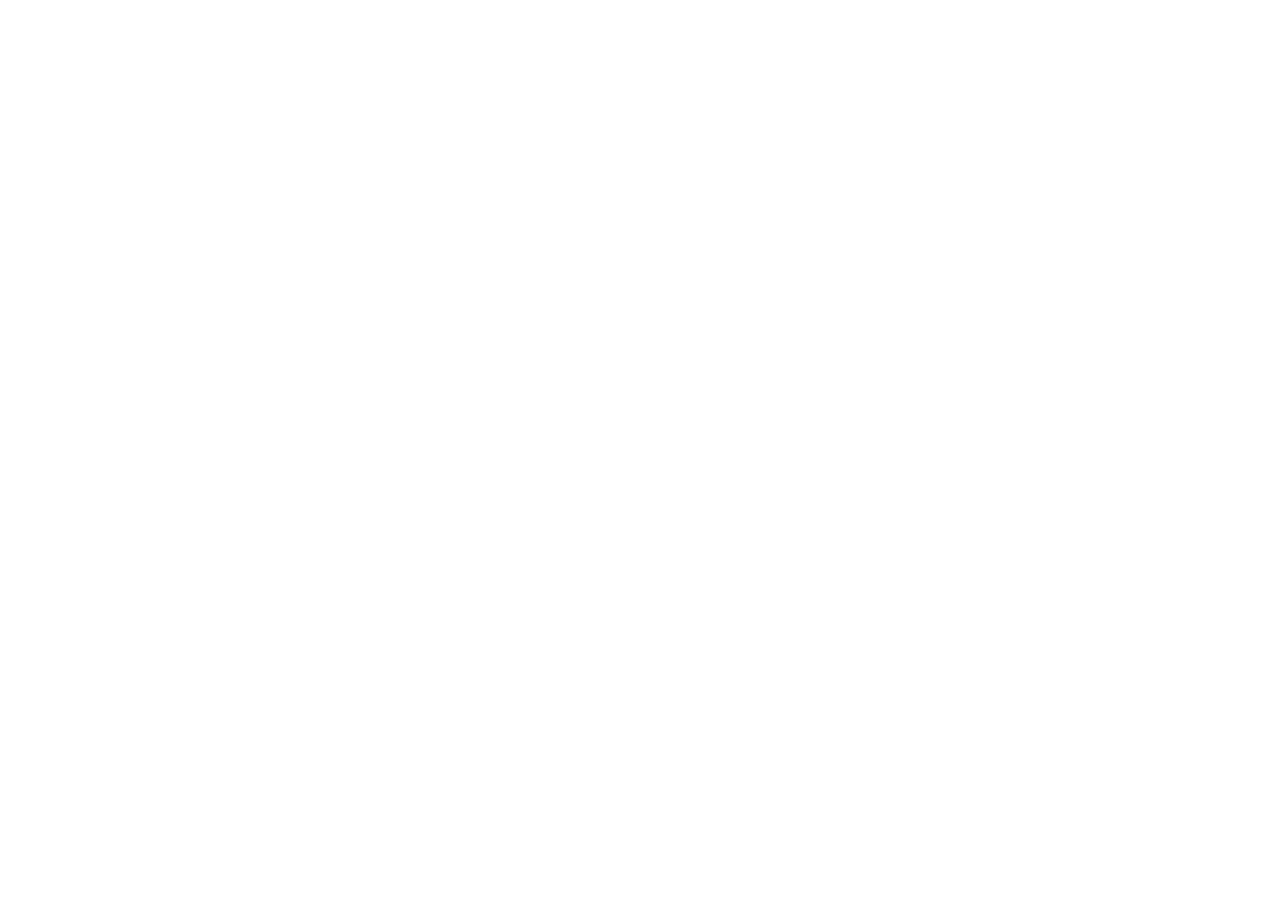
==== index.html @ 8c4f387f "Add files via upload" ====
<!doctype html><html><head><meta charset=utf8><meta name=viewport content="width=device-width,initial-scale=1,viewport-fit=cover"><style>:root{color-scheme:light;box-sizing:border-box;padding-top:env(safe-area-inset-top,0px);padding-bottom:env(safe-area-inset-bottom,0px)}html{scroll-padding-top:env(safe-area-inset-top,0px)}body{margin:0;padding:0;font:14px -apple-system,BlinkMacSystemFont,sans-serif;background:#fff;color:#000}img{max-width:100%}[hidden]:not([hidden=until-found i]){display:none!important}</style></head><body>
<title>EcoLoop · Pickups et véhicules</title>
<meta name="claude:viewport-fit-sides" content="cover">
<link rel="preconnect" href="https://fonts.googleapis.com">
<link rel="preconnect" href="https://fonts.gstatic.com" crossorigin>
<link rel="stylesheet" href="https://fonts.googleapis.com/css2?family=Inter:wght@400;500;600&family=Poppins:wght@500;600;700&display=swap">
<link rel="stylesheet" href="css/style.css">
<div id="root"></div>
<script src="https://cdnjs.cloudflare.com/ajax/libs/react/18.3.1/umd/react.production.min.js"></script>
<script src="https://cdnjs.cloudflare.com/ajax/libs/react-dom/18.3.1/umd/react-dom.production.min.js"></script>
<script src="js/app.js"></script>
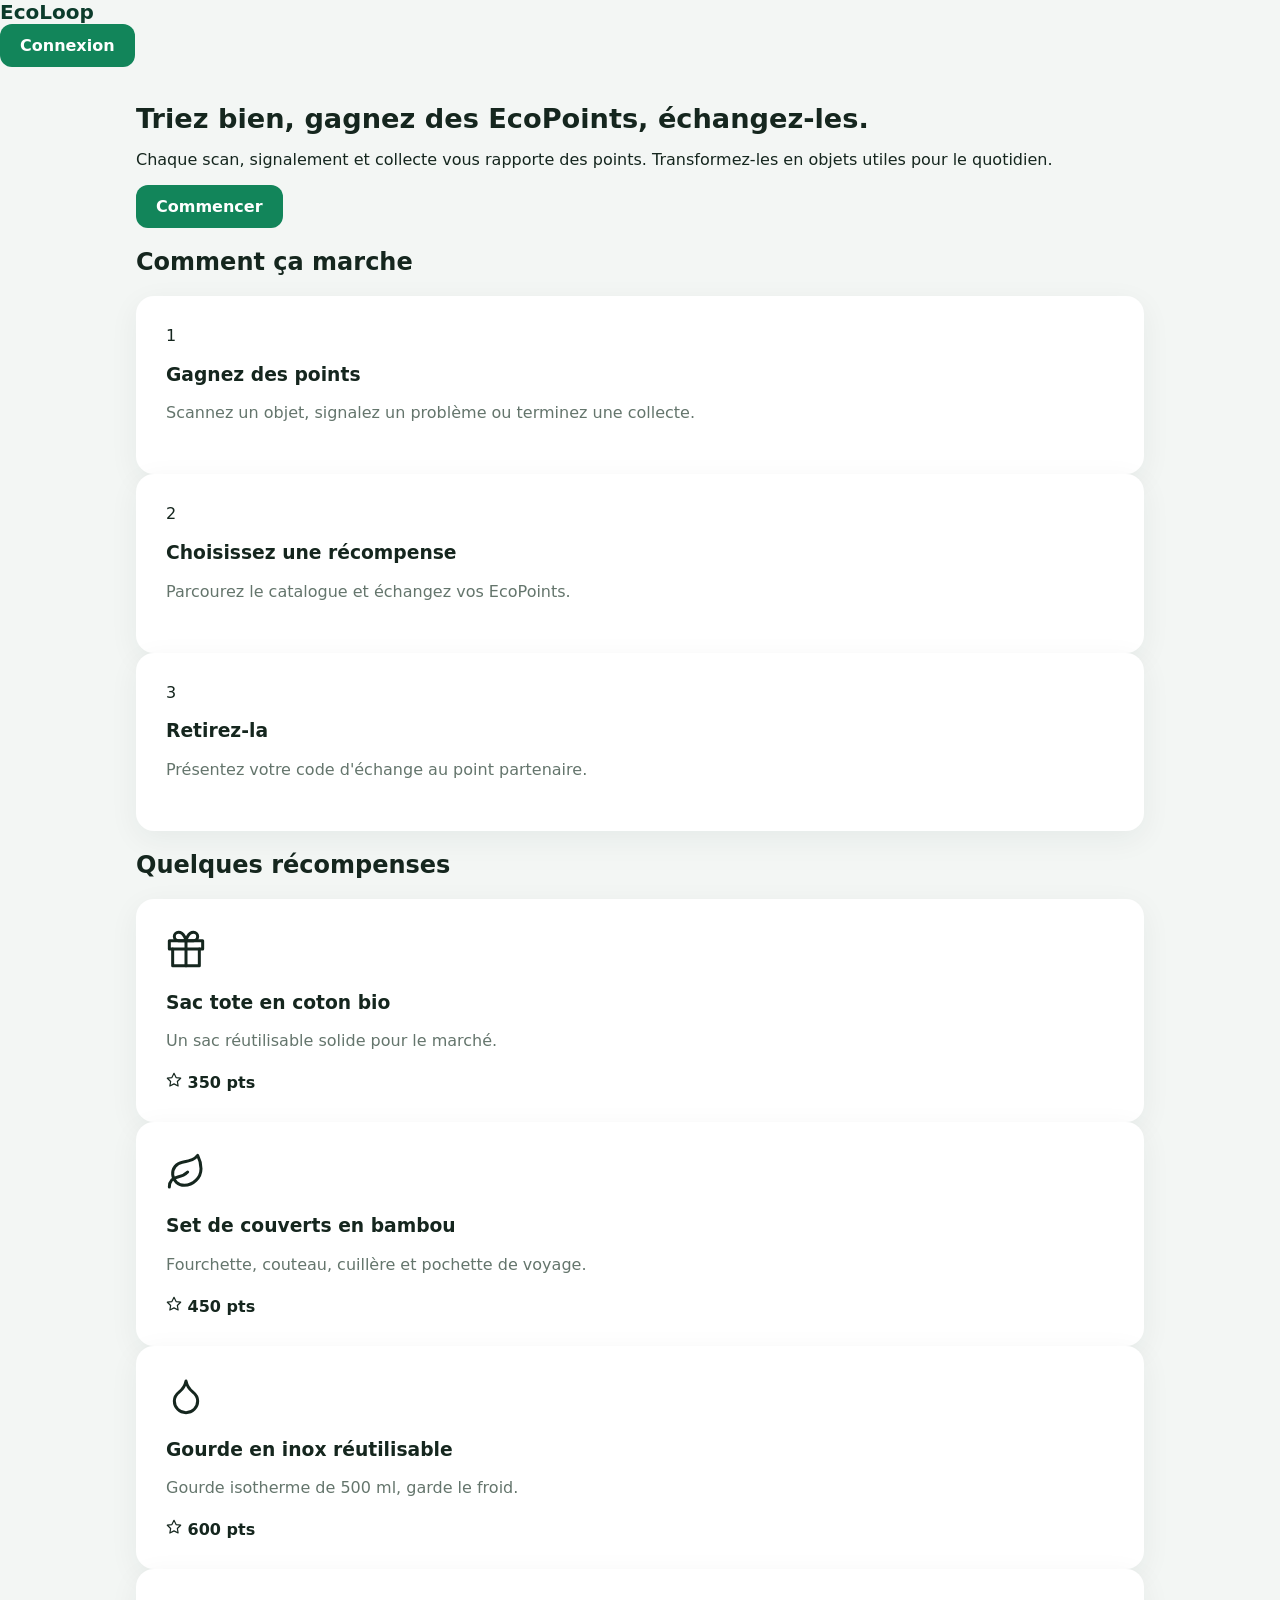
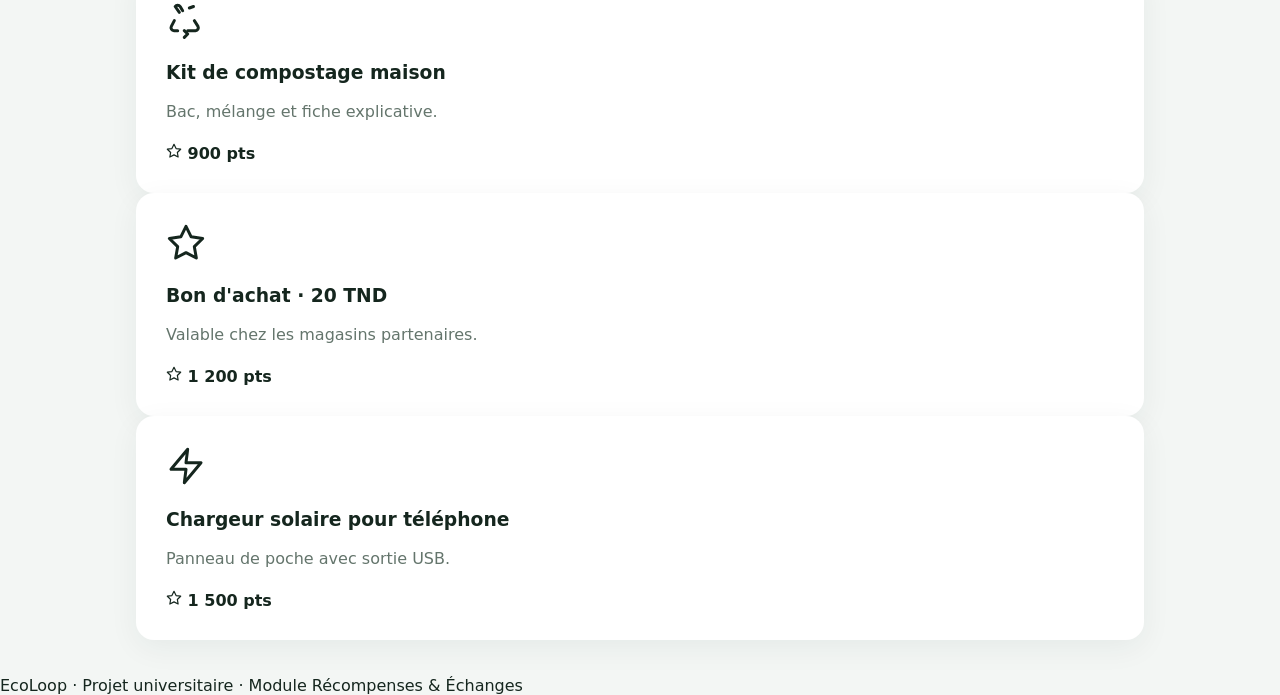
==== commit 64cf1e88: "Add files via upload" ====
--- a/index.html
+++ b/index.html
@@ -1,11 +1,16 @@
-<!doctype html><html><head><meta charset=utf8><meta name=viewport content="width=device-width,initial-scale=1,viewport-fit=cover"><style>:root{color-scheme:light;box-sizing:border-box;padding-top:env(safe-area-inset-top,0px);padding-bottom:env(safe-area-inset-bottom,0px)}html{scroll-padding-top:env(safe-area-inset-top,0px)}body{margin:0;padding:0;font:14px -apple-system,BlinkMacSystemFont,sans-serif;background:#fff;color:#000}img{max-width:100%}[hidden]:not([hidden=until-found i]){display:none!important}</style></head><body>
-<title>EcoLoop · Pickups et véhicules</title>
-<meta name="claude:viewport-fit-sides" content="cover">
-<link rel="preconnect" href="https://fonts.googleapis.com">
-<link rel="preconnect" href="https://fonts.gstatic.com" crossorigin>
+<!doctype html>
+<html lang="fr"><head><meta charset="utf-8"><meta name="viewport" content="width=device-width, initial-scale=1">
+<title>Récompenses · EcoLoop</title>
 <link rel="stylesheet" href="https://fonts.googleapis.com/css2?family=Inter:wght@400;500;600&family=Poppins:wght@500;600;700&display=swap">
-<link rel="stylesheet" href="css/style.css">
-<div id="root"></div>
-<script src="https://cdnjs.cloudflare.com/ajax/libs/react/18.3.1/umd/react.production.min.js"></script>
-<script src="https://cdnjs.cloudflare.com/ajax/libs/react-dom/18.3.1/umd/react-dom.production.min.js"></script>
-<script src="js/app.js"></script>
+<link rel="stylesheet" href="../assets/css/style.css"></head>
+<body>
+<header class="pub-top"><a class="logo" href="index.html"><span class="logo-word">Eco<span>Loop</span></span></a><a class="btn btn-primary btn-sm" href="../login.html">Connexion</a></header>
+<main class="pub-wrap">
+<section class="hero"><h1>Triez bien, gagnez des EcoPoints, échangez-les.</h1><p>Chaque scan, signalement et collecte vous rapporte des points. Transformez-les en objets utiles pour le quotidien.</p><a class="btn btn-lime" href="../login.html">Commencer</a></section>
+<h2 class="sec-h-s">Comment ça marche</h2>
+<div class="steps">
+<div class="card step"><div class="num">1</div><h3>Gagnez des points</h3><p class="muted sm">Scannez un objet, signalez un problème ou terminez une collecte.</p></div>
+<div class="card step"><div class="num">2</div><h3>Choisissez une récompense</h3><p class="muted sm">Parcourez le catalogue et échangez vos EcoPoints.</p></div>
+<div class="card step"><div class="num">3</div><h3>Retirez-la</h3><p class="muted sm">Présentez votre code d'échange au point partenaire.</p></div></div>
+<h2 class="sec-h-s gap-top">Quelques récompenses</h2><div class="grid g3"><article class="card reward"><div class="r-art hue-a md"><svg width="40" height="40" viewBox="0 0 24 24" fill="none" stroke="currentColor" stroke-width="1.8" stroke-linecap="round" stroke-linejoin="round" aria-hidden="true"><path d="M20 12v10H4V12"/><path d="M2 7h20v5H2z"/><path d="M12 22V7"/><path d="M12 7H7.5a2.5 2.5 0 0 1 0-5C11 2 12 7 12 7z"/><path d="M12 7h4.5a2.5 2.5 0 0 0 0-5C13 2 12 7 12 7z"/></svg></div><h3>Sac tote en coton bio</h3><p class="muted sm">Un sac réutilisable solide pour le marché.</p><div class="reward-f"><b><svg width="16" height="16" viewBox="0 0 24 24" fill="none" stroke="currentColor" stroke-width="1.8" stroke-linecap="round" stroke-linejoin="round" aria-hidden="true"><path d="m12 2 3.1 6.3 6.9 1-5 4.9 1.2 6.8L12 17.8 5.8 21l1.2-6.8-5-4.9 6.9-1z"/></svg> 350 pts</b></div></article><article class="card reward"><div class="r-art hue-b md"><svg width="40" height="40" viewBox="0 0 24 24" fill="none" stroke="currentColor" stroke-width="1.8" stroke-linecap="round" stroke-linejoin="round" aria-hidden="true"><path d="M11 20A7 7 0 0 1 9.8 6.1C15.5 5 17 4.48 19 2c1 2 2 4.18 2 8 0 5.5-4.78 10-10 10Z"/><path d="M2 21c0-3 1.85-5.36 5.08-6C9.5 14.52 12 13 13 12"/></svg></div><h3>Set de couverts en bambou</h3><p class="muted sm">Fourchette, couteau, cuillère et pochette de voyage.</p><div class="reward-f"><b><svg width="16" height="16" viewBox="0 0 24 24" fill="none" stroke="currentColor" stroke-width="1.8" stroke-linecap="round" stroke-linejoin="round" aria-hidden="true"><path d="m12 2 3.1 6.3 6.9 1-5 4.9 1.2 6.8L12 17.8 5.8 21l1.2-6.8-5-4.9 6.9-1z"/></svg> 450 pts</b></div></article><article class="card reward"><div class="r-art hue-c md"><svg width="40" height="40" viewBox="0 0 24 24" fill="none" stroke="currentColor" stroke-width="1.8" stroke-linecap="round" stroke-linejoin="round" aria-hidden="true"><path d="M12 22a7 7 0 0 0 7-7c0-2-1-3.9-3-5.5s-3.5-4-4-6.5c-.5 2.5-2 4.9-4 6.5C6 11.1 5 13 5 15a7 7 0 0 0 7 7z"/></svg></div><h3>Gourde en inox réutilisable</h3><p class="muted sm">Gourde isotherme de 500 ml, garde le froid.</p><div class="reward-f"><b><svg width="16" height="16" viewBox="0 0 24 24" fill="none" stroke="currentColor" stroke-width="1.8" stroke-linecap="round" stroke-linejoin="round" aria-hidden="true"><path d="m12 2 3.1 6.3 6.9 1-5 4.9 1.2 6.8L12 17.8 5.8 21l1.2-6.8-5-4.9 6.9-1z"/></svg> 600 pts</b></div></article><article class="card reward"><div class="r-art hue-a md"><svg width="40" height="40" viewBox="0 0 24 24" fill="none" stroke="currentColor" stroke-width="1.8" stroke-linecap="round" stroke-linejoin="round" aria-hidden="true"><path d="M7 19H4.8a1.8 1.8 0 0 1-1.6-2.6L5 13"/><path d="m11 19 2 2-2 2"/><path d="M8 8 5.5 4.5a1.8 1.8 0 0 1 3 0L10 7"/><path d="M14 5.4l2.5-.9"/><path d="M17 13l2.2 3.4a1.8 1.8 0 0 1-1.5 2.6H13"/></svg></div><h3>Kit de compostage maison</h3><p class="muted sm">Bac, mélange et fiche explicative.</p><div class="reward-f"><b><svg width="16" height="16" viewBox="0 0 24 24" fill="none" stroke="currentColor" stroke-width="1.8" stroke-linecap="round" stroke-linejoin="round" aria-hidden="true"><path d="m12 2 3.1 6.3 6.9 1-5 4.9 1.2 6.8L12 17.8 5.8 21l1.2-6.8-5-4.9 6.9-1z"/></svg> 900 pts</b></div></article><article class="card reward"><div class="r-art hue-b md"><svg width="40" height="40" viewBox="0 0 24 24" fill="none" stroke="currentColor" stroke-width="1.8" stroke-linecap="round" stroke-linejoin="round" aria-hidden="true"><path d="m12 2 3.1 6.3 6.9 1-5 4.9 1.2 6.8L12 17.8 5.8 21l1.2-6.8-5-4.9 6.9-1z"/></svg></div><h3>Bon d'achat · 20 TND</h3><p class="muted sm">Valable chez les magasins partenaires.</p><div class="reward-f"><b><svg width="16" height="16" viewBox="0 0 24 24" fill="none" stroke="currentColor" stroke-width="1.8" stroke-linecap="round" stroke-linejoin="round" aria-hidden="true"><path d="m12 2 3.1 6.3 6.9 1-5 4.9 1.2 6.8L12 17.8 5.8 21l1.2-6.8-5-4.9 6.9-1z"/></svg> 1 200 pts</b></div></article><article class="card reward"><div class="r-art hue-c md"><svg width="40" height="40" viewBox="0 0 24 24" fill="none" stroke="currentColor" stroke-width="1.8" stroke-linecap="round" stroke-linejoin="round" aria-hidden="true"><path d="M13 2 3 14h9l-1 8 10-12h-9l1-8z"/></svg></div><h3>Chargeur solaire pour téléphone</h3><p class="muted sm">Panneau de poche avec sortie USB.</p><div class="reward-f"><b><svg width="16" height="16" viewBox="0 0 24 24" fill="none" stroke="currentColor" stroke-width="1.8" stroke-linecap="round" stroke-linejoin="round" aria-hidden="true"><path d="m12 2 3.1 6.3 6.9 1-5 4.9 1.2 6.8L12 17.8 5.8 21l1.2-6.8-5-4.9 6.9-1z"/></svg> 1 500 pts</b></div></article></div>
+</main><footer class="pub-foot">EcoLoop · Projet universitaire · Module Récompenses &amp; Échanges</footer></body></html>
--- a/assets/css/style.css
+++ b/assets/css/style.css
@@ -0,0 +1,128 @@
+/* EcoLoop : style simple, sans framework */
+:root {
+    --green: #12855a;
+    --green-dark: #0c3b2b;
+    --lime: #c8f169;
+    --bg: #f3f6f4;
+    --text: #15261e;
+    --muted: #64756c;
+    --line: #e1e8e4;
+    --red: #d64541;
+}
+
+* { box-sizing: border-box; }
+[hidden] { display: none !important; }
+body { margin: 0; font-family: "Segoe UI", system-ui, -apple-system, sans-serif; background: var(--bg); color: var(--text); }
+a { color: var(--green); font-weight: 600; text-decoration: none; }
+a:hover { text-decoration: underline; }
+h1 { margin: 0 0 6px; font-size: 1.7rem; }
+.muted { color: var(--muted); margin: 0 0 22px; }
+
+/* Barre du haut */
+.nav { display: flex; align-items: center; justify-content: space-between; padding: 14px 28px; background: #fff; border-bottom: 1px solid var(--line); }
+.logo { display: flex; align-items: center; gap: 10px; color: var(--green-dark); font-size: 1.25rem; font-weight: 800; }
+.logo-mark { display: grid; place-items: center; width: 34px; height: 34px; border-radius: 10px; background: var(--green); color: var(--lime); }
+.nav nav { display: flex; flex-wrap: wrap; justify-content: flex-end; align-items: center; gap: 4px; }
+.nav nav a, .nav .link { padding: 8px 14px; border-radius: 999px; color: var(--text); font-weight: 600; }
+.nav nav a:hover { background: var(--bg); text-decoration: none; }
+.nav nav a.btn { color: #fff; background: var(--green); }
+.me { display: flex; align-items: center; gap: 8px; padding-left: 8px; }
+
+main { max-width: 1040px; margin: 36px auto; padding: 0 16px; }
+
+/* Pages connexion / inscription : panneau vert + formulaire */
+.auth { display: grid; grid-template-columns: 1fr 1fr; max-width: 900px; margin: 0 auto; background: #fff; border-radius: 22px; overflow: hidden; box-shadow: 0 20px 50px rgba(12, 59, 43, .10); }
+.brand { padding: 44px; background: var(--green-dark); color: #fff; }
+.brand h2 { margin: 26px 0 10px; font-size: 2rem; line-height: 1.15; }
+.brand h2 span { color: var(--lime); }
+.brand p { color: #b9d2c6; }
+.brand ul { padding: 0; list-style: none; margin: 28px 0 0; }
+.brand li { margin-bottom: 12px; }
+.brand .logo { color: #fff; }
+.auth-form { padding: 44px; }
+
+/* Cartes */
+.card { background: #fff; border-radius: 18px; padding: 30px; box-shadow: 0 8px 30px rgba(12, 59, 43, .06); }
+.narrow { max-width: 480px; margin: 0 auto; }
+
+/* Formulaires */
+label { display: block; margin-bottom: 16px; font-weight: 600; font-size: .92rem; }
+input, select, textarea { display: block; width: 100%; margin-top: 6px; padding: 12px 14px; border: 1.5px solid var(--line); border-radius: 12px; background: #fbfcfb; font: inherit; }
+input:focus, select:focus, textarea:focus { outline: none; border-color: var(--green); background: #fff; box-shadow: 0 0 0 4px rgba(18, 133, 90, .12); }
+input.invalid, textarea.invalid { border-color: var(--red); }
+input[type=color] { height: 46px; padding: 4px; cursor: pointer; }
+textarea { resize: vertical; }
+.error { display: block; min-height: 1.1em; margin-top: 4px; color: var(--red); font-size: .84rem; font-weight: 500; }
+
+.btn { display: inline-block; padding: 12px 20px; border: 0; border-radius: 12px; background: var(--green); color: #fff; font: inherit; font-weight: 700; cursor: pointer; }
+.btn:hover { background: #0e6f4a; text-decoration: none; }
+.btn-full { width: 100%; }
+.btn-light { background: var(--bg); color: var(--text); }
+.btn-light:hover { background: var(--line); }
+.link { background: none; border: 0; font: inherit; cursor: pointer; }
+.inline { display: inline; }
+
+.flash { padding: 12px 16px; margin: 0 auto 22px; max-width: 900px; border-radius: 12px; background: #e3f6ea; color: #0c5a3b; font-weight: 600; }
+.alert { padding: 10px 14px; border-radius: 10px; background: #fdecec; color: var(--red); font-weight: 600; }
+
+/* Avatar avec initiales et badges de rôle */
+.avatar { display: inline-grid; place-items: center; width: 36px; height: 36px; border-radius: 50%; background: #d9f0e3; color: var(--green-dark); font-weight: 800; font-size: .85rem; }
+.avatar.big { width: 72px; height: 72px; font-size: 1.5rem; }
+.badge { display: inline-block; padding: 4px 10px; border-radius: 999px; background: #e7eeea; color: var(--muted); font-size: .78rem; font-weight: 700; }
+.badge.admin { background: var(--green-dark); color: var(--lime); }
+
+/* Profil */
+.profile-head { display: flex; align-items: center; gap: 18px; margin-bottom: 24px; }
+.points { margin-left: auto; text-align: right; }
+.points strong { display: block; font-size: 1.8rem; color: var(--green); }
+
+/* Back office */
+.top { display: flex; align-items: center; justify-content: space-between; gap: 12px; margin-bottom: 22px; }
+.stats { display: grid; grid-template-columns: repeat(auto-fit, minmax(150px, 1fr)); gap: 14px; margin-bottom: 22px; }
+.stat { background: #fff; border-radius: 16px; padding: 18px; }
+.stat span { color: var(--muted); font-size: .85rem; font-weight: 600; }
+.stat strong { display: block; margin-top: 4px; font-size: 1.7rem; }
+.search { display: flex; gap: 10px; margin-bottom: 16px; }
+.search input { margin: 0; }
+.table-wrap { overflow-x: auto; }
+table { width: 100%; border-collapse: collapse; }
+th { padding: 10px 12px; text-align: left; color: var(--muted); font-size: .8rem; text-transform: uppercase; letter-spacing: .04em; }
+td { padding: 12px; border-top: 1px solid var(--line); }
+.who { display: flex; align-items: center; gap: 10px; }
+.who small { display: block; color: var(--muted); }
+.actions { white-space: nowrap; text-align: right; }
+.actions a, .actions .link { padding: 6px 12px; border-radius: 8px; font-size: .88rem; font-weight: 600; }
+.actions a { background: var(--bg); color: var(--text); }
+.actions .danger { color: var(--red); }
+.actions .danger:hover { background: #fdecec; }
+
+/* Scanner IA */
+.scan-grid { display: grid; grid-template-columns: 1fr 1fr; gap: 20px; align-items: start; }
+.scan-grid .card + .card { margin-top: 20px; }
+.preview { display: grid; place-items: center; height: 300px; margin-bottom: 16px; border: 2px dashed var(--line); border-radius: 16px; background: var(--bg); overflow: hidden; }
+.preview img { max-width: 100%; max-height: 100%; }
+.preview img:not([src]) { display: none; }
+label.btn { margin: 0; text-align: center; }
+.guesses { padding: 0; margin: 0 0 16px; list-style: none; }
+.guesses li { display: grid; grid-template-columns: 1fr 90px 44px; gap: 10px; align-items: center; margin-bottom: 8px; font-size: .9rem; }
+.bar { height: 8px; border-radius: 8px; background: var(--line); overflow: hidden; }
+.bar i { display: block; height: 100%; background: var(--green); }
+.result { border-left: 6px solid var(--green); }
+.result h2 { margin: 12px 0 6px; }
+.gain { font-size: 1.6rem; font-weight: 800; color: var(--green); margin: 8px 0; }
+.bin { display: flex; align-items: center; gap: 12px; padding: 10px 0; border-top: 1px solid var(--line); }
+.bin small { display: block; color: var(--muted); }
+.pts { margin-left: auto; font-weight: 700; color: var(--green); }
+.dot { display: inline-block; width: 12px; height: 12px; border-radius: 50%; vertical-align: middle; }
+.keywords { max-width: 320px; color: var(--muted); font-size: .85rem; }
+
+/* Téléphone */
+@media (max-width: 760px) {
+    .auth { grid-template-columns: 1fr; }
+    .brand, .auth-form { padding: 28px; }
+    .stats { grid-template-columns: 1fr 1fr; }
+    .scan-grid { grid-template-columns: 1fr; }
+    .nav { flex-wrap: wrap; gap: 8px; padding: 12px 16px; }
+    .nav nav { width: 100%; flex-wrap: nowrap; justify-content: flex-start; overflow-x: auto; white-space: nowrap; }
+    .me-name { display: none; }
+}
